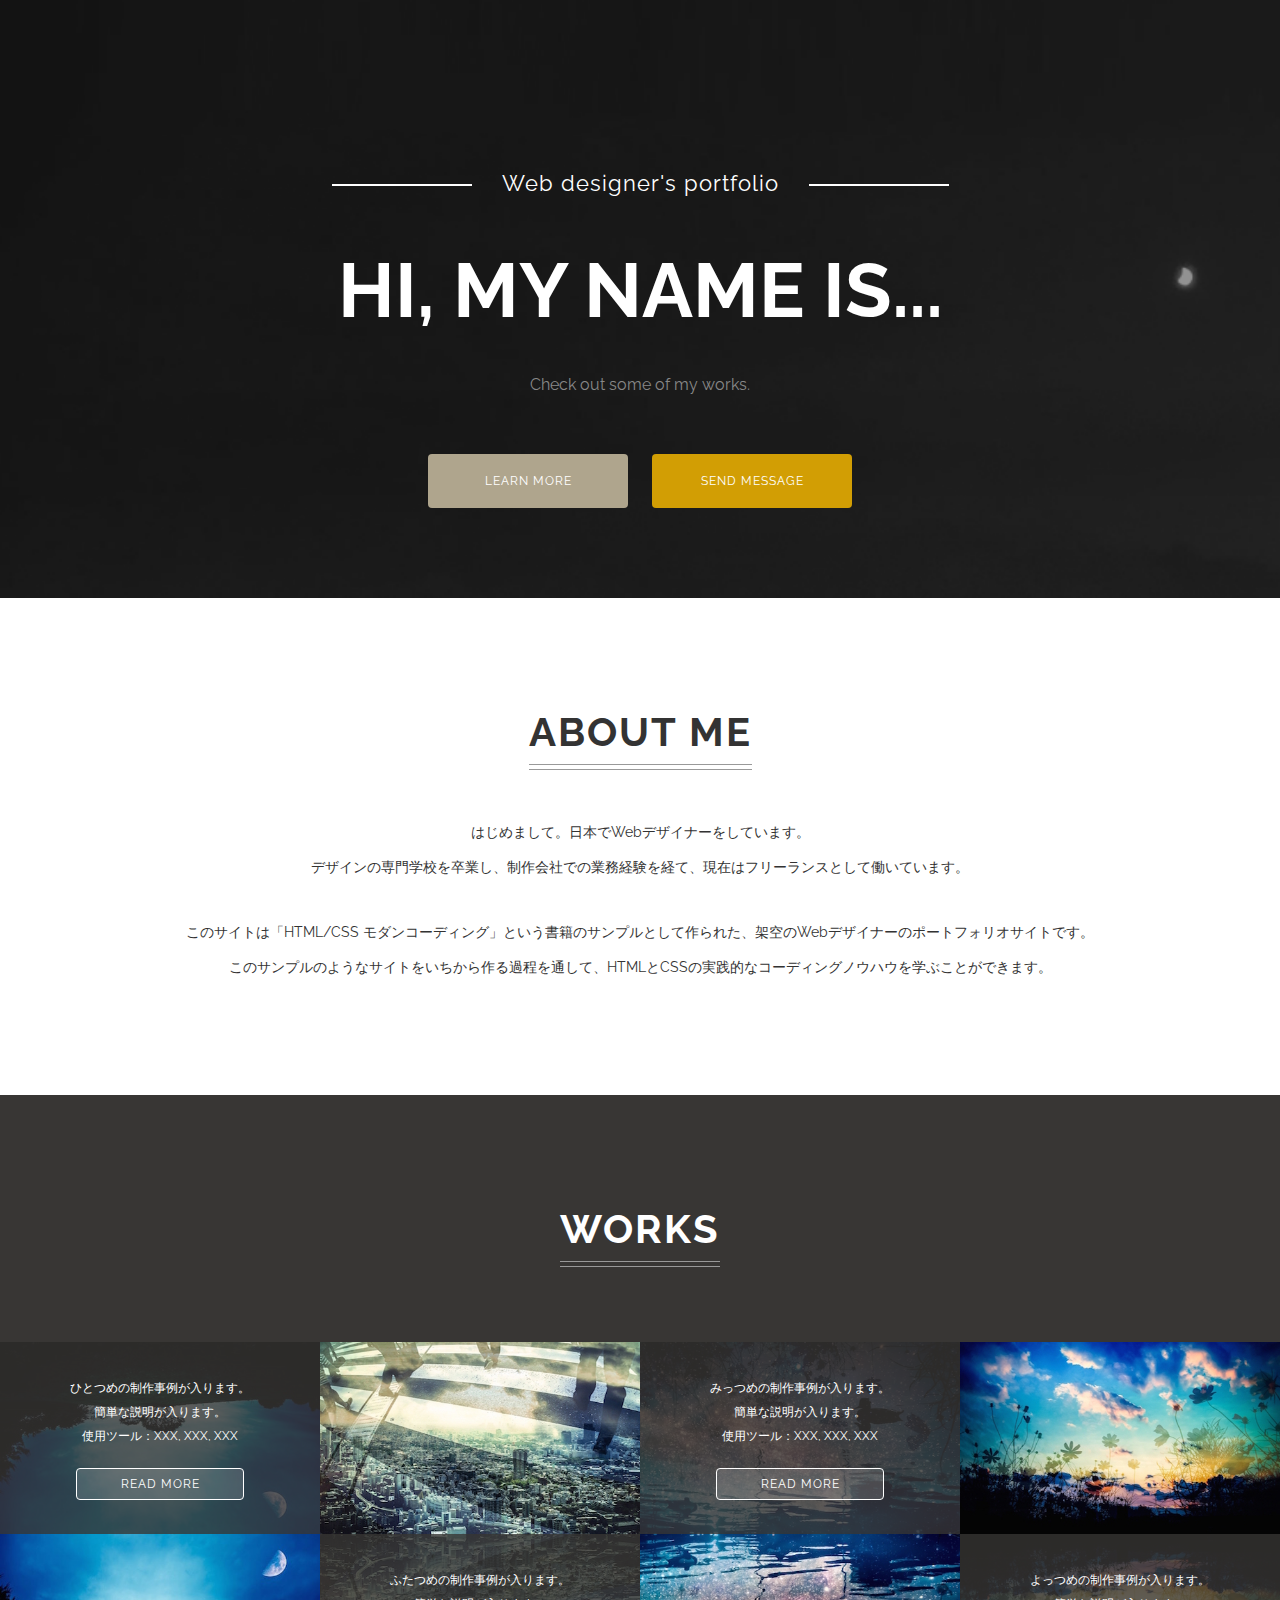
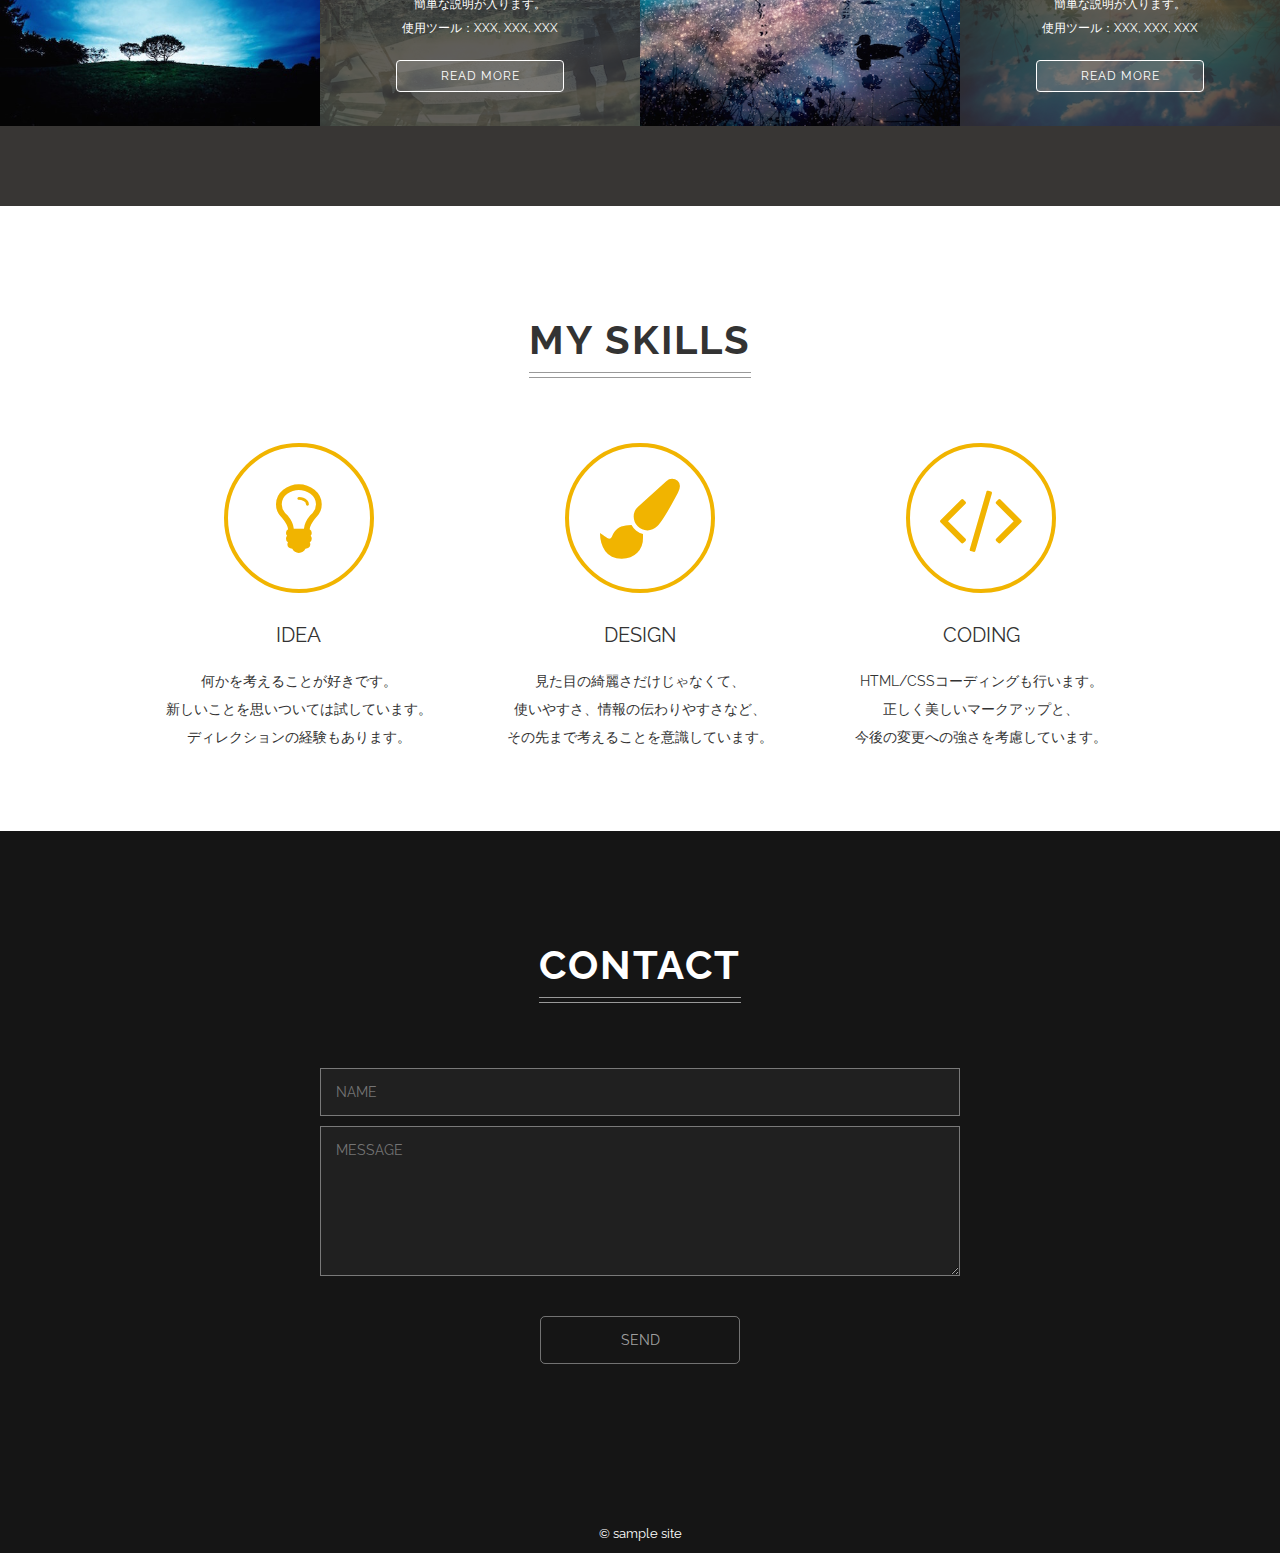
==== singlepage-layout/index.html @ 4cd315f5 "initial commit" ====
<!DOCTYPE html>
<html lang="ja">
<head>
  <meta charset="UTF-8">
  <meta name="viewport" content="width=device-width,initial-scale=1.0,minimum-scale=1.0">
  <title>シングルページレイアウト</title>
  <link rel="stylesheet" href="http://fonts.googleapis.com/css?family=Raleway:700,400">
  <link rel="stylesheet" href="http://maxcdn.bootstrapcdn.com/font-awesome/4.3.0/css/font-awesome.min.css">
  <link rel="stylesheet" href="css/normalize.css">
  <link rel="stylesheet" href="css/style.css">
</head>
<body>
  <header class="header">
    <p class="site-title-sub">Web designer's portfolio</p>
    <h1 class="site-title">HI, MY NAME IS...</h1>
    <p class="site-description">Check out some of my works.</p>
    <div class="buttons">
      <a class="button" href="#about">LEARN MORE</a>
      <a class="button button-showy" href="#contact">SEND MESSAGE</a>
    </div>
  </header>
  <section class="about" id="about">
    <h2 class="heading">ABOUT ME</h2>
    <p class="about-text">
      はじめまして。日本でWebデザイナーをしています。<br>
      デザインの専門学校を卒業し、制作会社での業務経験を経て、現在はフリーランスとして働いています。
    </p>
    <p class="about-text">
      このサイトは「HTML/CSS モダンコーディング」という書籍のサンプルとして作られた、架空のWebデザイナーのポートフォリオサイトです。<br>
      このサンプルのようなサイトをいちから作る過程を通して、HTMLとCSSの実践的なコーディングノウハウを学ぶことができます。
    </p>
  </section>
  <section class="works">
    <h2 class="heading">WORKS</h2>
    <div class="works-wrapper">
      <div class="work-box tree">
        <img class="work-image" src="images/tree.jpg" alt="制作事例1">
        <div class="work-description">
          <div class="work-description-inner">
            <p class="work-text">
              ひとつめの制作事例が入ります。<br>
              簡単な説明が入ります。<br>
              使用ツール：XXX, XXX, XXX<br>
              <a href="#" class="button button-ghost">READ MORE</a>
            </p>
          </div>
        </div>
      </div>
      <div class="work-box building">
        <img class="work-image" src="images/building.jpg" alt="制作事例2">
        <div class="work-description">
          <div class="work-description-inner">
            <p class="work-text">
              ふたつめの制作事例が入ります。<br>
              簡単な説明が入ります。<br>
              使用ツール：XXX, XXX, XXX<br>
              <a href="#" class="button button-ghost">READ MORE</a>
            </p>
          </div>
        </div>
      </div>
      <div class="work-box lake">
        <img class="work-image" src="images/lake.jpg" alt="制作事例3">
        <div class="work-description">
          <div class="work-description-inner">
            <p class="work-text">
              みっつめの制作事例が入ります。<br>
              簡単な説明が入ります。<br>
              使用ツール：XXX, XXX, XXX<br>
              <a href="#" class="button button-ghost">READ MORE</a>
            </p>
          </div>
        </div>
      </div>
      <div class="work-box sky">
        <img class="work-image" src="images/sky.jpg" alt="制作事例4">
        <div class="work-description">
          <div class="work-description-inner">
            <p class="work-text">
              よっつめの制作事例が入ります。<br>
              簡単な説明が入ります。<br>
              使用ツール：XXX, XXX, XXX<br>
              <a href="#" class="button button-ghost">READ MORE</a>
            </p>
          </div>
        </div>
      </div>
    </div>
  </section>
  <section class="skills">
    <h2 class="heading">MY SKILLS</h2>
    <div class="skills-wrapper">
      <div class="skill-box">
        <i class="skill-icon fa fa-lightbulb-o"></i>
        <div class="skill-title">IDEA</div>
        <p class="skill-text">
          何かを考えることが好きです。<br>
          新しいことを思いついては試しています。<br>
          ディレクションの経験もあります。
        </p>
      </div>
      <div class="skill-box">
        <i class="skill-icon fa fa-paint-brush"></i>
        <div class="skill-title">DESIGN</div>
        <p class="skill-text">
          見た目の綺麗さだけじゃなくて、<br>
          使いやすさ、情報の伝わりやすさなど、<br>
          その先まで考えることを意識しています。
        </p>
      </div>
      <div class="skill-box">
        <i class="skill-icon fa fa-code"></i>
        <div class="skill-title">CODING</div>
        <p class="skill-text">
          HTML/CSSコーディングも行います。<br>
          正しく美しいマークアップと、<br>
          今後の変更への強さを考慮しています。
        </p>
      </div>
    </div>
  </section>
  <section class="contact" id="contact">
    <h2 class="heading">CONTACT</h2>
    <form class="contact-form">
      <input type="text" name="name" placeholder="NAME">
      <textarea name="message" placeholder="MESSAGE"></textarea>
      <input type="submit" value="SEND">
    </form>
  </section>
  <footer class="footer">
      © sample site
  </footer>
  <script src="lib/placeholders.min.js"></script>
</body>
</html>
---- singlepage-layout/css/style.css ----
@charset "UTF-8";

/* --------------------------------
 * base
 * -------------------------------- */
html {
  font-size: 62.5%;
}
body {
  background: #151515 url('../images/bg.png') no-repeat fixed left bottom;
  background-size: cover;
  color: #fff;
  text-align: center;
  font-size: 1.4rem;
  font-family: Raleway, "Hiragino Kaku Gothic ProN",  Meiryo,  sans-serif;
}
*, *::before, *::after {
  box-sizing: border-box;
}


/* --------------------------------
 * parts
 * -------------------------------- */
.heading {
  position: relative;
  display: inline-block;
  margin: 30px 0 15px;
  padding-bottom: 15px;
  letter-spacing: 2px;
  font-size: 4rem;
}
.heading::before,
.heading::after {
  content: '';
  position: absolute;
  right: 0;
  bottom: 0;
  left: 0;
  border-bottom: 1px solid #999;
}
.heading::before {
  bottom: 5px;
}
.button {
  display: inline-block;
  width: 200px;
  padding: 20px;
  border-radius: 4px;
  background-color: #afa58d;
  color: #fff;
  text-decoration: none;
  letter-spacing: 1px;
  font-size: 1.2rem;
}
.button:hover {
  opacity: 0.9;
}
.button-showy {
  background-color: #D29E04;
}
.button-ghost {
  border: 1px solid #fff;
  background-color: rgba(255, 255, 255, 0.15);
}


/* --------------------------------
 * header
 * -------------------------------- */
.header {
  padding: 170px 30px 80px;
}
.site-title-sub {
  margin: 0 0 30px;
  letter-spacing: 1px;
  font-size: 2.2rem;
}
.site-title-sub::before,
.site-title-sub::after {
  content: '';
  display: inline-block;
  width: 140px;
  height: 2px;
  margin: 0 30px;
  background-color: #fff;
  vertical-align: middle;
}
.site-title {
  margin: 50px 0 40px;
  font-size: 7.6rem;
}
.site-description {
  margin-bottom: 50px;
  color: #888;
  font-size: 1.6rem;
}
.buttons .button {
  margin: 10px;
}


/* --------------------------------
 * about
 * -------------------------------- */
.about {
  padding: 80px 30px;
  background-color: #fff;
  color: #333;
}
.about-text {
  margin: 30px 0;
  line-height: 2.5;
}


/* --------------------------------
 * works
 * -------------------------------- */
.works {
  padding: 80px 0;
  background-color: #383634;
}
.works-wrapper {
  display: table;
  width: 100%;
  margin-top: 60px;
  table-layout: fixed;
}
.work-box {
  position: relative;
  display: table-cell;
}
.work-image {
  display: block;
  width: 100%;
  margin: 0 0 60%;
}
.work-description {
  position: absolute;
  top: 50%;
  left: 0;
  z-index: 1;
  width: 100%;
  height: 50%;
  overflow-y: auto;
}
.work-description-inner {
  display: table;
  width: 100%;
  height: 100%;
  padding: 20px;
}
.work-text {
  display: table-cell;
  vertical-align: middle;
  font-size: 1.2rem;
  line-height: 2;
}
.work-text .button {
  width: 60%;
  margin-top: 20px;
  padding: 3px;
}
.work-box::after {
  content: '';
  position: absolute;
  top: 50%;
  left: 0;
  width: 100%;
  height: 50%;
  background: no-repeat;
  background-size: 100% 100%;
  opacity: 0.2;
  transform: scaleY(-1);
}
.work-box.tree::after {
  background-image: url('../images/tree.jpg');
}
.work-box.building::after {
  background-image: url('../images/building.jpg');
}
.work-box.lake::after {
  background-image: url('../images/lake.jpg');
}
.work-box.sky::after {
  background-image: url('../images/sky.jpg');
}
.work-box:nth-child(odd) .work-image {
  margin: 60% 0 0;
}
.work-box:nth-child(odd) .work-description,
.work-box:nth-child(odd)::after {
  top: 0;
}


/* --------------------------------
 * skills
 * -------------------------------- */
.skills {
  padding: 80px 0;
  background-color: #fff;
  color: #333;
}
.skills-wrapper {
  display: table;
  width: 80%;
  margin: 50px auto 0;
  table-layout: fixed;
}
.skill-box {
  display: table-cell;
}
.skill-icon {
  width: 150px;
  height: 150px;
  margin-bottom: 30px;
  border: 4px solid;
  border-radius: 50%;
  color: #f1b400;
  font-size: 8rem;
  line-height: 142px;
}
.skill-title {
  margin: 0 20px 20px;
  font-size: 2rem;
}
.skill-text {
  margin: 0 20px;
  line-height: 2;
}


/* --------------------------------
 * contact
 * -------------------------------- */
.contact {
  padding: 80px 0 150px;
}
.contact-form {
  width: 50%;
  margin: 50px auto 0;
}
.contact-form input[type=text],
.contact-form textarea {
  display: block;
  width: 100%;
  margin-bottom: 10px;
  padding: 15px;
  outline: none;
  border: 1px solid rgba(255, 255, 255, 0.4);
  border-radius: 0;
  background-color: rgba(255, 255, 255, 0.05);
  color: #fff;
}
.contact-form input[type=text]:focus,
.contact-form textarea:focus {
  box-shadow: 0 0 8px rgba(255, 255, 255, 0.5) inset;
}
.contact-form textarea {
  height: 150px;
}
.contact-form input[type=submit] {
  display: block;
  width: 200px;
  margin: 40px auto 0;
  padding: 15px;
  border: 1px solid rgba(255, 255, 255, 0.4);
  border-radius: 5px;
  background-color: transparent;
  color: rgba(255, 255, 255, 0.6);
  cursor: pointer;
}
.contact-form input[type=submit]:hover {
  background-color: rgba(255, 255, 255, 0.05);
}


/* --------------------------------
 * footer
 * -------------------------------- */
.footer {
  padding: 12px 0;
  font-size: 1.3rem;
}


/* --------------------------------
 * smart phone
 * -------------------------------- */
@media (max-width: 1024px) {
  body {
    background-image: none;
  }
}
@media (max-width: 768px) {
  body {
    font-size: 1.3rem;
  }
  .heading {
    margin-top: 20px;
    font-size: 2.5rem;
  }
  .button:hover {
    opacity: 1;
  }

  /* --- header --- */
  .header {
    padding-top: 60px;
  }
  .site-title-sub {
    font-size: 1.7rem;
  }
  .site-title-sub::before,
  .site-title-sub::after {
    display: block;
    width: 80%;
    margin: 10px auto;
  }
  .site-title {
    margin-top: 35px;
    font-size: 5rem;
  }

  /* --- about --- */
  .about-text {
    line-height: 1.8;
  }

  /* --- works --- */
  .works-wrapper,
  .work-box {
    display: block;
  }
  .work-image {
    display: none;
  }
  .work-description {
    position: relative;
  }
  .work-box::after {
    top: 0;
    height: 100%;
    background-size: cover;
    transform: none;
  }

  /* --- skills --- */
  .skills-wrapper,
  .skill-box {
    display: block;
  }
  .skill-box {
    margin: 40px auto;
  }
  .skill-icon {
    width: 100px;
    height: 100px;
    font-size: 5rem;
    line-height: 92px;
  }
  .skill-text {
    margin: 0;
  }

  /* --- contact --- */
  .contact {
    padding-bottom: 80px;
  }
  .contact-form {
    width: 80%;
  }
}


/* --------------------------------
 * challenge
 *
 * 31行目からの.heading::before, .heading::afterの
 * スタイルをコメントアウトしてから適用してください。
 * -------------------------------- */
/*
.heading::before,
.heading::after {
  content: '';
  display: inline-block;
  width: 0.3em;
  height: 0.3em;
  margin: 0 0.5em;
  border: 1px solid;
  vertical-align: 0.2em;
  -webkit-transform: rotate(45deg);
  -ms-transform: rotate(45deg);
  transform: rotate(45deg);
}
.work-box {
  overflow: hidden;
}
.work-image {
  transition: -webkit-transform 0.5s ease-in-out;
  transition: transform 0.5s ease-in-out;
}
.work-box:nth-child(odd) .work-image {
  -webkit-transform-origin: top center;
  transform-origin: top center;
}
.work-box:nth-child(even) .work-image {
  -webkit-transform-origin: bottom center;
  transform-origin: bottom center;
}
.work-box:hover .work-image {
  -webkit-transform: scale(1.1);
  transform: scale(1.1);
}
*/
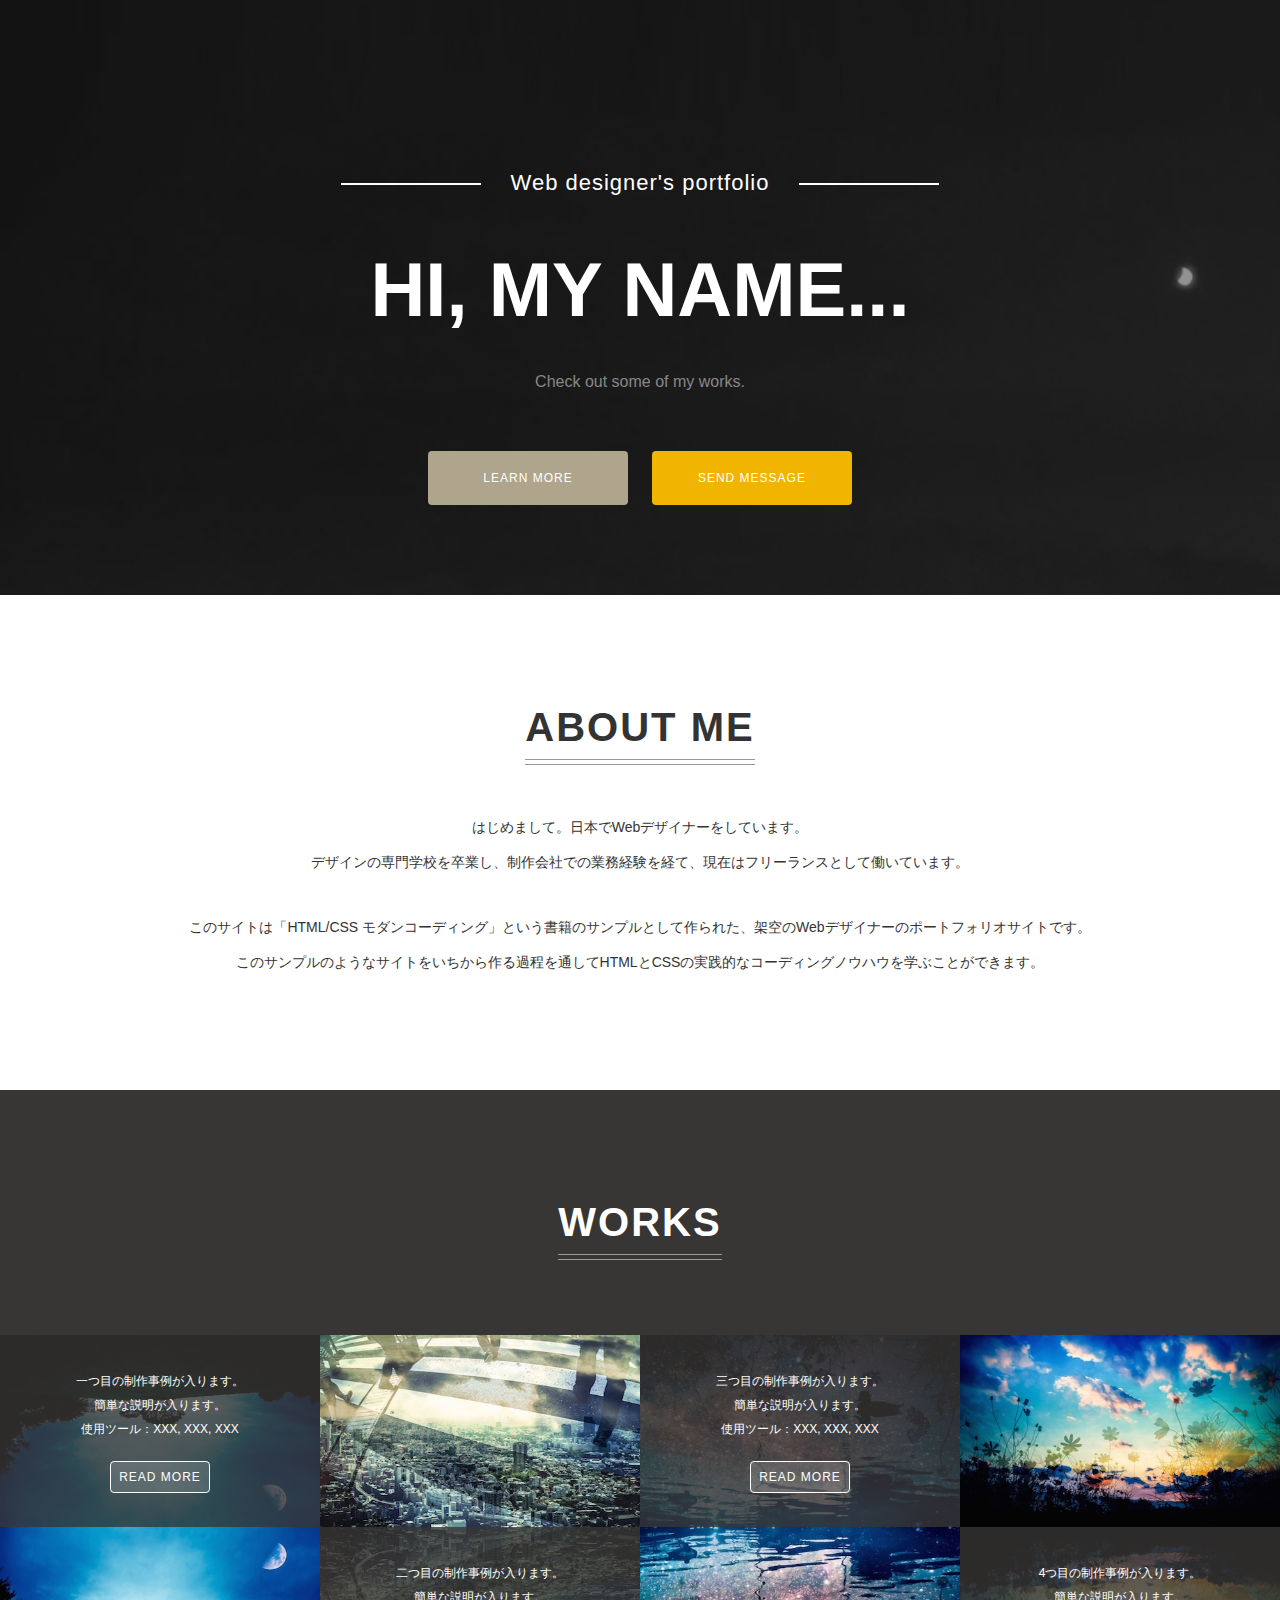
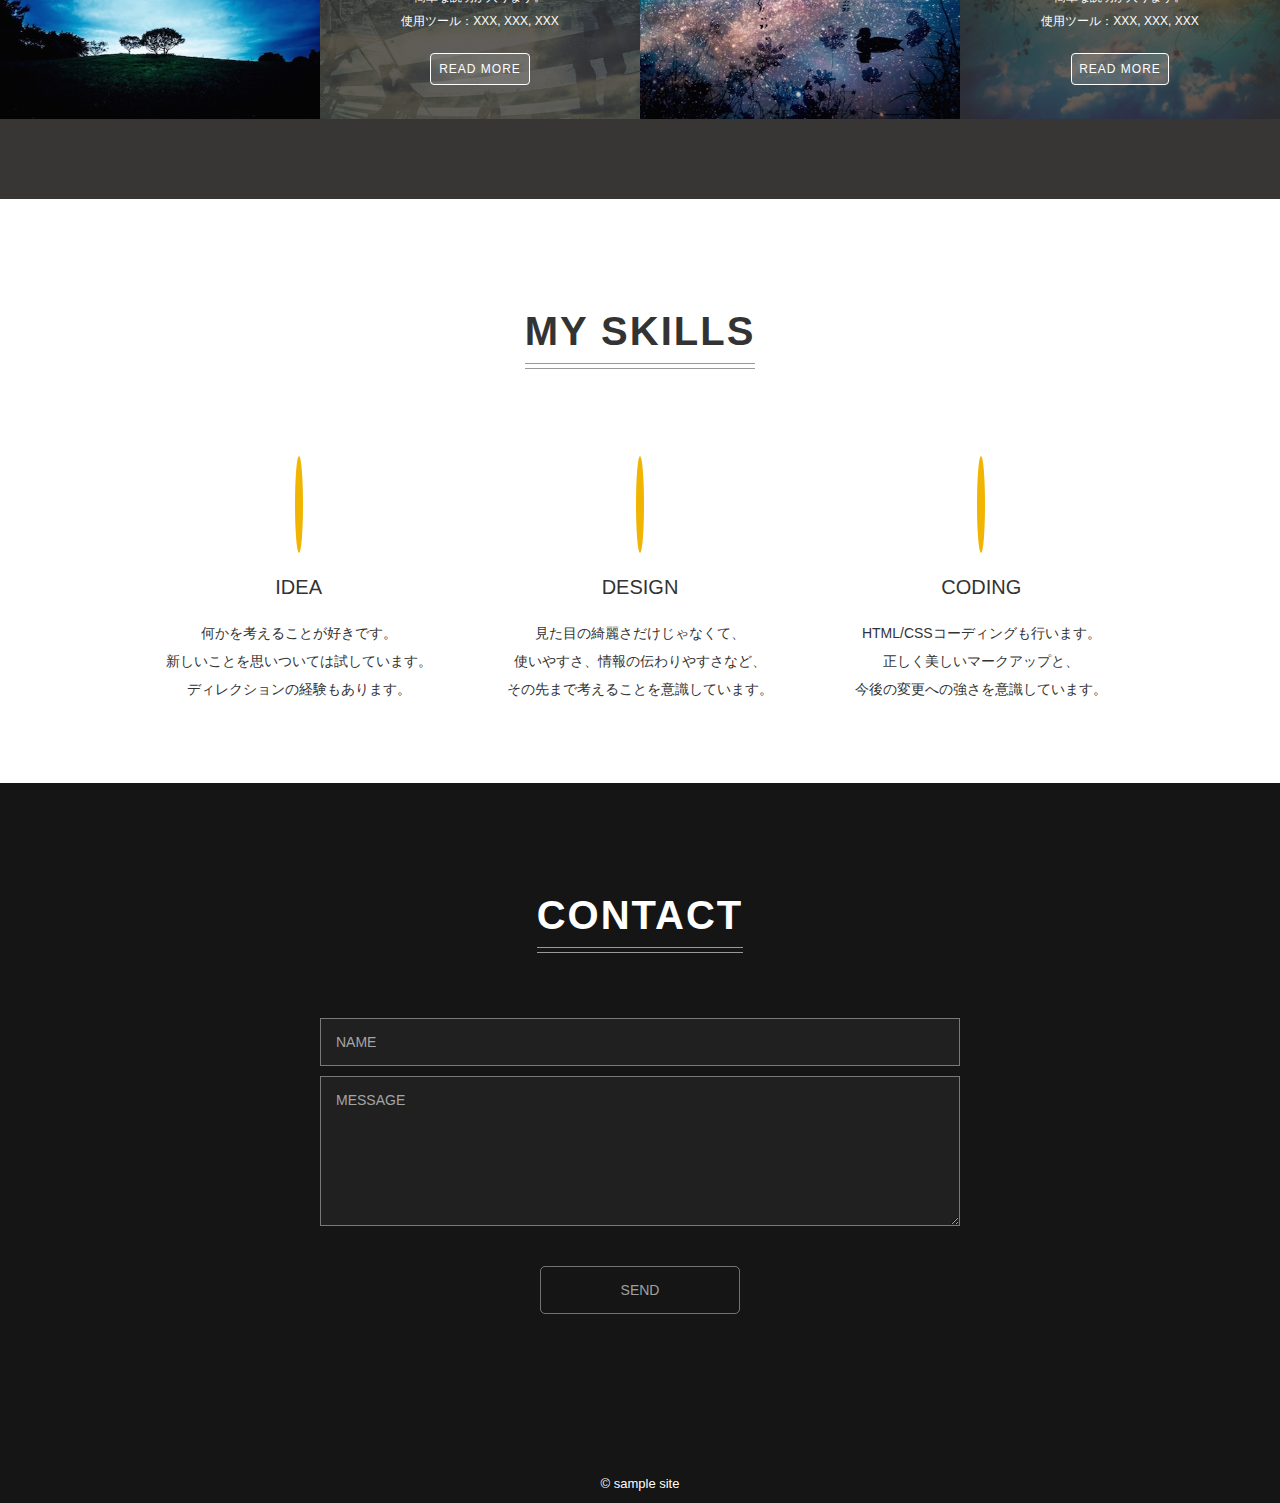
==== commit 97fb3b16: "make single page layout" ====
--- a/singlepage-layout/index.html
+++ b/singlepage-layout/index.html
@@ -2,87 +2,81 @@
 <html lang="ja">
 <head>
   <meta charset="UTF-8">
-  <meta name="viewport" content="width=device-width,initial-scale=1.0,minimum-scale=1.0">
+  <meta name="viewport" content="width=device-width, initial-scale=1.0" user-scalable="no">
   <title>シングルページレイアウト</title>
   <link rel="stylesheet" href="http://fonts.googleapis.com/css?family=Raleway:700,400">
-  <link rel="stylesheet" href="http://maxcdn.bootstrapcdn.com/font-awesome/4.3.0/css/font-awesome.min.css">
+  <link rel="stylesheet" href="https://use.fontawesome.com/releases/v5.7.1/css/all.css" integrity="sha384-fnmOCqbTlWIlj8LyTjo7mOUStjsKC4pOpQbqyi7RrhN7udi9RwhKkMHpvLbHG9Sr" crossorigin="anonymous">
   <link rel="stylesheet" href="css/normalize.css">
   <link rel="stylesheet" href="css/style.css">
 </head>
 <body>
   <header class="header">
     <p class="site-title-sub">Web designer's portfolio</p>
-    <h1 class="site-title">HI, MY NAME IS...</h1>
+    <h1 class="site-title">HI, MY NAME...</h1>
     <p class="site-description">Check out some of my works.</p>
     <div class="buttons">
-      <a class="button" href="#about">LEARN MORE</a>
-      <a class="button button-showy" href="#contact">SEND MESSAGE</a>
+      <a href="#about" class="button">LEARN MORE</a>
+      <a href="#contact" class="button button-showy">SEND MESSAGE</a>
     </div>
   </header>
   <section class="about" id="about">
     <h2 class="heading">ABOUT ME</h2>
     <p class="about-text">
-      はじめまして。日本でWebデザイナーをしています。<br>
+      はじめまして。日本でWebデザイナーをしています。
+      <br>
       デザインの専門学校を卒業し、制作会社での業務経験を経て、現在はフリーランスとして働いています。
     </p>
     <p class="about-text">
-      このサイトは「HTML/CSS モダンコーディング」という書籍のサンプルとして作られた、架空のWebデザイナーのポートフォリオサイトです。<br>
-      このサンプルのようなサイトをいちから作る過程を通して、HTMLとCSSの実践的なコーディングノウハウを学ぶことができます。
+      このサイトは「HTML/CSS モダンコーディング」という書籍のサンプルとして作られた、架空のWebデザイナーのポートフォリオサイトです。
+      <br>
+      このサンプルのようなサイトをいちから作る過程を通してHTMLとCSSの実践的なコーディングノウハウを学ぶことができます。
     </p>
   </section>
   <section class="works">
     <h2 class="heading">WORKS</h2>
     <div class="works-wrapper">
       <div class="work-box tree">
-        <img class="work-image" src="images/tree.jpg" alt="制作事例1">
+        <img src="./images/tree.jpg" alt="制作事例1" class="work-image">
         <div class="work-description">
-          <div class="work-description-inner">
-            <p class="work-text">
-              ひとつめの制作事例が入ります。<br>
-              簡単な説明が入ります。<br>
-              使用ツール：XXX, XXX, XXX<br>
-              <a href="#" class="button button-ghost">READ MORE</a>
-            </p>
-          </div>
+          <p class="work-text">
+            一つ目の制作事例が入ります。<br>
+            簡単な説明が入ります。<br>
+            使用ツール：XXX, XXX, XXX<br>
+            <a href="#" class="button button-ghost">READ MORE</a>
+          </p>
         </div>
       </div>
       <div class="work-box building">
-        <img class="work-image" src="images/building.jpg" alt="制作事例2">
+        <img src="./images/building.jpg" alt="制作事例2" class="work-image">
         <div class="work-description">
-          <div class="work-description-inner">
-            <p class="work-text">
-              ふたつめの制作事例が入ります。<br>
-              簡単な説明が入ります。<br>
-              使用ツール：XXX, XXX, XXX<br>
-              <a href="#" class="button button-ghost">READ MORE</a>
-            </p>
-          </div>
+          <p class="work-text">
+            二つ目の制作事例が入ります。<br>
+            簡単な説明が入ります。<br>
+            使用ツール：XXX, XXX, XXX<br>
+            <a href="#" class="button button-ghost">READ MORE</a>
+          </p>
         </div>
       </div>
       <div class="work-box lake">
-        <img class="work-image" src="images/lake.jpg" alt="制作事例3">
+        <img src="./images/lake.jpg" alt="制作事例3" class="work-image">
         <div class="work-description">
-          <div class="work-description-inner">
-            <p class="work-text">
-              みっつめの制作事例が入ります。<br>
-              簡単な説明が入ります。<br>
-              使用ツール：XXX, XXX, XXX<br>
-              <a href="#" class="button button-ghost">READ MORE</a>
-            </p>
-          </div>
+          <p class="work-text">
+            三つ目の制作事例が入ります。<br>
+            簡単な説明が入ります。<br>
+            使用ツール：XXX, XXX, XXX<br>
+            <a href="#" class="button button-ghost">READ MORE</a>
+          </p>
         </div>
       </div>
       <div class="work-box sky">
-        <img class="work-image" src="images/sky.jpg" alt="制作事例4">
+        <img src="./images/sky.jpg" alt="制作事例4" class="work-image">
         <div class="work-description">
-          <div class="work-description-inner">
-            <p class="work-text">
-              よっつめの制作事例が入ります。<br>
-              簡単な説明が入ります。<br>
-              使用ツール：XXX, XXX, XXX<br>
-              <a href="#" class="button button-ghost">READ MORE</a>
-            </p>
-          </div>
+          <p class="work-text">
+            4つ目の制作事例が入ります。<br>
+            簡単な説明が入ります。<br>
+            使用ツール：XXX, XXX, XXX<br>
+            <a href="#" class="button button-ghost">READ MORE</a>
+          </p>
         </div>
       </div>
     </div>
@@ -91,7 +85,7 @@
     <h2 class="heading">MY SKILLS</h2>
     <div class="skills-wrapper">
       <div class="skill-box">
-        <i class="skill-icon fa fa-lightbulb-o"></i>
+        <i class="skill-icon far fa-lightbulb"></i>
         <div class="skill-title">IDEA</div>
         <p class="skill-text">
           何かを考えることが好きです。<br>
@@ -114,7 +108,7 @@
         <p class="skill-text">
           HTML/CSSコーディングも行います。<br>
           正しく美しいマークアップと、<br>
-          今後の変更への強さを考慮しています。
+          今後の変更への強さを意識しています。
         </p>
       </div>
     </div>
@@ -128,8 +122,7 @@
     </form>
   </section>
   <footer class="footer">
-      © sample site
+    ©︎ sample site
   </footer>
-  <script src="lib/placeholders.min.js"></script>
 </body>
 </html>
--- a/singlepage-layout/css/style.css
+++ b/singlepage-layout/css/style.css
@@ -1,47 +1,56 @@
 @charset "UTF-8";
 
-/* --------------------------------
- * base
- * -------------------------------- */
 html {
   font-size: 62.5%;
 }
+
+*,
+*::before,
+*::after {
+  box-sizing: border-box;
+}
+
 body {
   background: #151515 url('../images/bg.png') no-repeat fixed left bottom;
   background-size: cover;
   color: #fff;
   text-align: center;
   font-size: 1.4rem;
-  font-family: Raleway, "Hiragino Kaku Gothic ProN",  Meiryo,  sans-serif;
-}
-*, *::before, *::after {
-  box-sizing: border-box;
-}
-
-
-/* --------------------------------
- * parts
- * -------------------------------- */
-.heading {
-  position: relative;
+  font-family: Raleway "Hiragino Kaku Gothic ProN", Meiryo, sans-serif;
+}
+
+.header {
+  padding: 170px 30px 80px;
+}
+
+.site-title-sub {
+  margin: 0 0 30px;
+  letter-spacing: 1px;
+  font-size: 2.2rem;
+}
+
+.site-title-sub::before,
+.site-title-sub::after {
+  content: '';
   display: inline-block;
-  margin: 30px 0 15px;
-  padding-bottom: 15px;
-  letter-spacing: 2px;
-  font-size: 4rem;
-}
-.heading::before,
-.heading::after {
-  content: '';
-  position: absolute;
-  right: 0;
-  bottom: 0;
-  left: 0;
-  border-bottom: 1px solid #999;
-}
-.heading::before {
-  bottom: 5px;
-}
+  width: 140px;
+  height: 2px;
+  margin: 0 30px;
+  background-color: #fff;
+  vertical-align: middle;
+}
+
+.site-title {
+  margin: 50px 0 40px;
+  font-size: 7.6rem;
+}
+
+.site-description {
+  margin-bottom: 50px;
+  color: #888;
+  font-size: 1.6rem;
+}
+
 .button {
   display: inline-block;
   width: 200px;
@@ -53,165 +62,160 @@
   letter-spacing: 1px;
   font-size: 1.2rem;
 }
+
 .button:hover {
   opacity: 0.9;
 }
+
 .button-showy {
-  background-color: #D29E04;
-}
-.button-ghost {
-  border: 1px solid #fff;
-  background-color: rgba(255, 255, 255, 0.15);
-}
-
-
-/* --------------------------------
- * header
- * -------------------------------- */
-.header {
-  padding: 170px 30px 80px;
-}
-.site-title-sub {
-  margin: 0 0 30px;
-  letter-spacing: 1px;
-  font-size: 2.2rem;
-}
-.site-title-sub::before,
-.site-title-sub::after {
-  content: '';
-  display: inline-block;
-  width: 140px;
-  height: 2px;
-  margin: 0 30px;
-  background-color: #fff;
-  vertical-align: middle;
-}
-.site-title {
-  margin: 50px 0 40px;
-  font-size: 7.6rem;
-}
-.site-description {
-  margin-bottom: 50px;
-  color: #888;
-  font-size: 1.6rem;
-}
+  background-color: #f1b400;
+}
+
 .buttons .button {
   margin: 10px;
 }
 
-
-/* --------------------------------
- * about
- * -------------------------------- */
 .about {
   padding: 80px 30px;
   background-color: #fff;
   color: #333;
 }
+
+.heading {
+  position: relative;
+  display: inline-block;
+  margin: 30px 0 15px;
+  padding-bottom: 15px;
+  letter-spacing: 2px;
+  font-size: 4rem;
+}
+
+.heading::before,
+.heading::after {
+  content: '';
+  position: absolute;
+  right: 0;
+  bottom: 0;
+  left: 0;
+  border-bottom: 1px solid #999;
+}
+
+.heading::before {
+  bottom: 5px;
+}
+
 .about-text {
   margin: 30px 0;
   line-height: 2.5;
 }
 
-
-/* --------------------------------
- * works
- * -------------------------------- */
 .works {
+  background-color: #383634;
   padding: 80px 0;
-  background-color: #383634;
-}
+}
+
 .works-wrapper {
   display: table;
   width: 100%;
   margin-top: 60px;
   table-layout: fixed;
 }
+
 .work-box {
   position: relative;
   display: table-cell;
 }
+
+.work-box::after {
+  content: '';
+  position: absolute;
+  top: 50%;
+  left: 0;
+  width: 100%;
+  height: 50%;
+  background: no-repeat;
+  background-size: 100% 100%;
+  opacity: 0.2;
+  transform: scaleY(-1);
+}
+
+.work-box.tree::after {
+  background-image: url('../images/tree.jpg');
+}
+
+.work-box.building::after {
+  background-image: url('../images/building.jpg');
+}
+
+.work-box.lake::after {
+  background-image: url('../images/lake.jpg');
+}
+
+.work-box.sky::after {
+  background-image: url('../images/sky.jpg');
+}
+
+.work-box:nth-child(odd) .work-image {
+  margin: 60% 0 0;
+}
+
+.work-box:nth-child(odd) .work-description,
+.work-box:nth-child(odd)::after {
+  top: 0;
+}
+
 .work-image {
   display: block;
   width: 100%;
   margin: 0 0 60%;
 }
+
 .work-description {
   position: absolute;
   top: 50%;
   left: 0;
   z-index: 1;
+  display: flex;
+  justify-content: center;
+  align-items: center;
   width: 100%;
   height: 50%;
   overflow-y: auto;
 }
-.work-description-inner {
-  display: table;
-  width: 100%;
-  height: 100%;
-  padding: 20px;
-}
+
 .work-text {
-  display: table-cell;
-  vertical-align: middle;
   font-size: 1.2rem;
   line-height: 2;
 }
+
 .work-text .button {
   width: 60%;
   margin-top: 20px;
   padding: 3px;
 }
-.work-box::after {
-  content: '';
-  position: absolute;
-  top: 50%;
-  left: 0;
-  width: 100%;
-  height: 50%;
-  background: no-repeat;
-  background-size: 100% 100%;
-  opacity: 0.2;
-  transform: scaleY(-1);
-}
-.work-box.tree::after {
-  background-image: url('../images/tree.jpg');
-}
-.work-box.building::after {
-  background-image: url('../images/building.jpg');
-}
-.work-box.lake::after {
-  background-image: url('../images/lake.jpg');
-}
-.work-box.sky::after {
-  background-image: url('../images/sky.jpg');
-}
-.work-box:nth-child(odd) .work-image {
-  margin: 60% 0 0;
-}
-.work-box:nth-child(odd) .work-description,
-.work-box:nth-child(odd)::after {
-  top: 0;
-}
-
-
-/* --------------------------------
- * skills
- * -------------------------------- */
+
+.button-ghost {
+  border: 1px solid #fff;
+  background-color: rgba(255, 255, 255, 0.15);
+}
+
 .skills {
   padding: 80px 0;
   background-color: #fff;
   color: #333;
 }
+
 .skills-wrapper {
   display: table;
   width: 80%;
   margin: 50px auto 0;
   table-layout: fixed;
 }
+
 .skill-box {
   display: table-cell;
 }
+
 .skill-icon {
   width: 150px;
   height: 150px;
@@ -222,26 +226,26 @@
   font-size: 8rem;
   line-height: 142px;
 }
+
 .skill-title {
   margin: 0 20px 20px;
   font-size: 2rem;
 }
+
 .skill-text {
   margin: 0 20px;
   line-height: 2;
 }
 
-
-/* --------------------------------
- * contact
- * -------------------------------- */
 .contact {
   padding: 80px 0 150px;
 }
+
 .contact-form {
   width: 50%;
   margin: 50px auto 0;
 }
+
 .contact-form input[type=text],
 .contact-form textarea {
   display: block;
@@ -254,13 +258,16 @@
   background-color: rgba(255, 255, 255, 0.05);
   color: #fff;
 }
+
 .contact-form input[type=text]:focus,
 .contact-form textarea:focus {
   box-shadow: 0 0 8px rgba(255, 255, 255, 0.5) inset;
 }
+
 .contact-form textarea {
   height: 150px;
 }
+
 .contact-form input[type=submit] {
   display: block;
   width: 200px;
@@ -272,146 +279,19 @@
   color: rgba(255, 255, 255, 0.6);
   cursor: pointer;
 }
+
 .contact-form input[type=submit]:hover {
   background-color: rgba(255, 255, 255, 0.05);
 }
 
-
-/* --------------------------------
- * footer
- * -------------------------------- */
+.contact-form ::placeholder {
+  color: rgba(255, 255, 255, 0.6);
+  opacity: 1;
+}
+
 .footer {
   padding: 12px 0;
   font-size: 1.3rem;
 }
 
-
-/* --------------------------------
- * smart phone
- * -------------------------------- */
-@media (max-width: 1024px) {
-  body {
-    background-image: none;
-  }
-}
-@media (max-width: 768px) {
-  body {
-    font-size: 1.3rem;
-  }
-  .heading {
-    margin-top: 20px;
-    font-size: 2.5rem;
-  }
-  .button:hover {
-    opacity: 1;
-  }
-
-  /* --- header --- */
-  .header {
-    padding-top: 60px;
-  }
-  .site-title-sub {
-    font-size: 1.7rem;
-  }
-  .site-title-sub::before,
-  .site-title-sub::after {
-    display: block;
-    width: 80%;
-    margin: 10px auto;
-  }
-  .site-title {
-    margin-top: 35px;
-    font-size: 5rem;
-  }
-
-  /* --- about --- */
-  .about-text {
-    line-height: 1.8;
-  }
-
-  /* --- works --- */
-  .works-wrapper,
-  .work-box {
-    display: block;
-  }
-  .work-image {
-    display: none;
-  }
-  .work-description {
-    position: relative;
-  }
-  .work-box::after {
-    top: 0;
-    height: 100%;
-    background-size: cover;
-    transform: none;
-  }
-
-  /* --- skills --- */
-  .skills-wrapper,
-  .skill-box {
-    display: block;
-  }
-  .skill-box {
-    margin: 40px auto;
-  }
-  .skill-icon {
-    width: 100px;
-    height: 100px;
-    font-size: 5rem;
-    line-height: 92px;
-  }
-  .skill-text {
-    margin: 0;
-  }
-
-  /* --- contact --- */
-  .contact {
-    padding-bottom: 80px;
-  }
-  .contact-form {
-    width: 80%;
-  }
-}
-
-
-/* --------------------------------
- * challenge
- *
- * 31行目からの.heading::before, .heading::afterの
- * スタイルをコメントアウトしてから適用してください。
- * -------------------------------- */
-/*
-.heading::before,
-.heading::after {
-  content: '';
-  display: inline-block;
-  width: 0.3em;
-  height: 0.3em;
-  margin: 0 0.5em;
-  border: 1px solid;
-  vertical-align: 0.2em;
-  -webkit-transform: rotate(45deg);
-  -ms-transform: rotate(45deg);
-  transform: rotate(45deg);
-}
-.work-box {
-  overflow: hidden;
-}
-.work-image {
-  transition: -webkit-transform 0.5s ease-in-out;
-  transition: transform 0.5s ease-in-out;
-}
-.work-box:nth-child(odd) .work-image {
-  -webkit-transform-origin: top center;
-  transform-origin: top center;
-}
-.work-box:nth-child(even) .work-image {
-  -webkit-transform-origin: bottom center;
-  transform-origin: bottom center;
-}
-.work-box:hover .work-image {
-  -webkit-transform: scale(1.1);
-  transform: scale(1.1);
-}
-*/
+@media (max-width: 768px) {}
